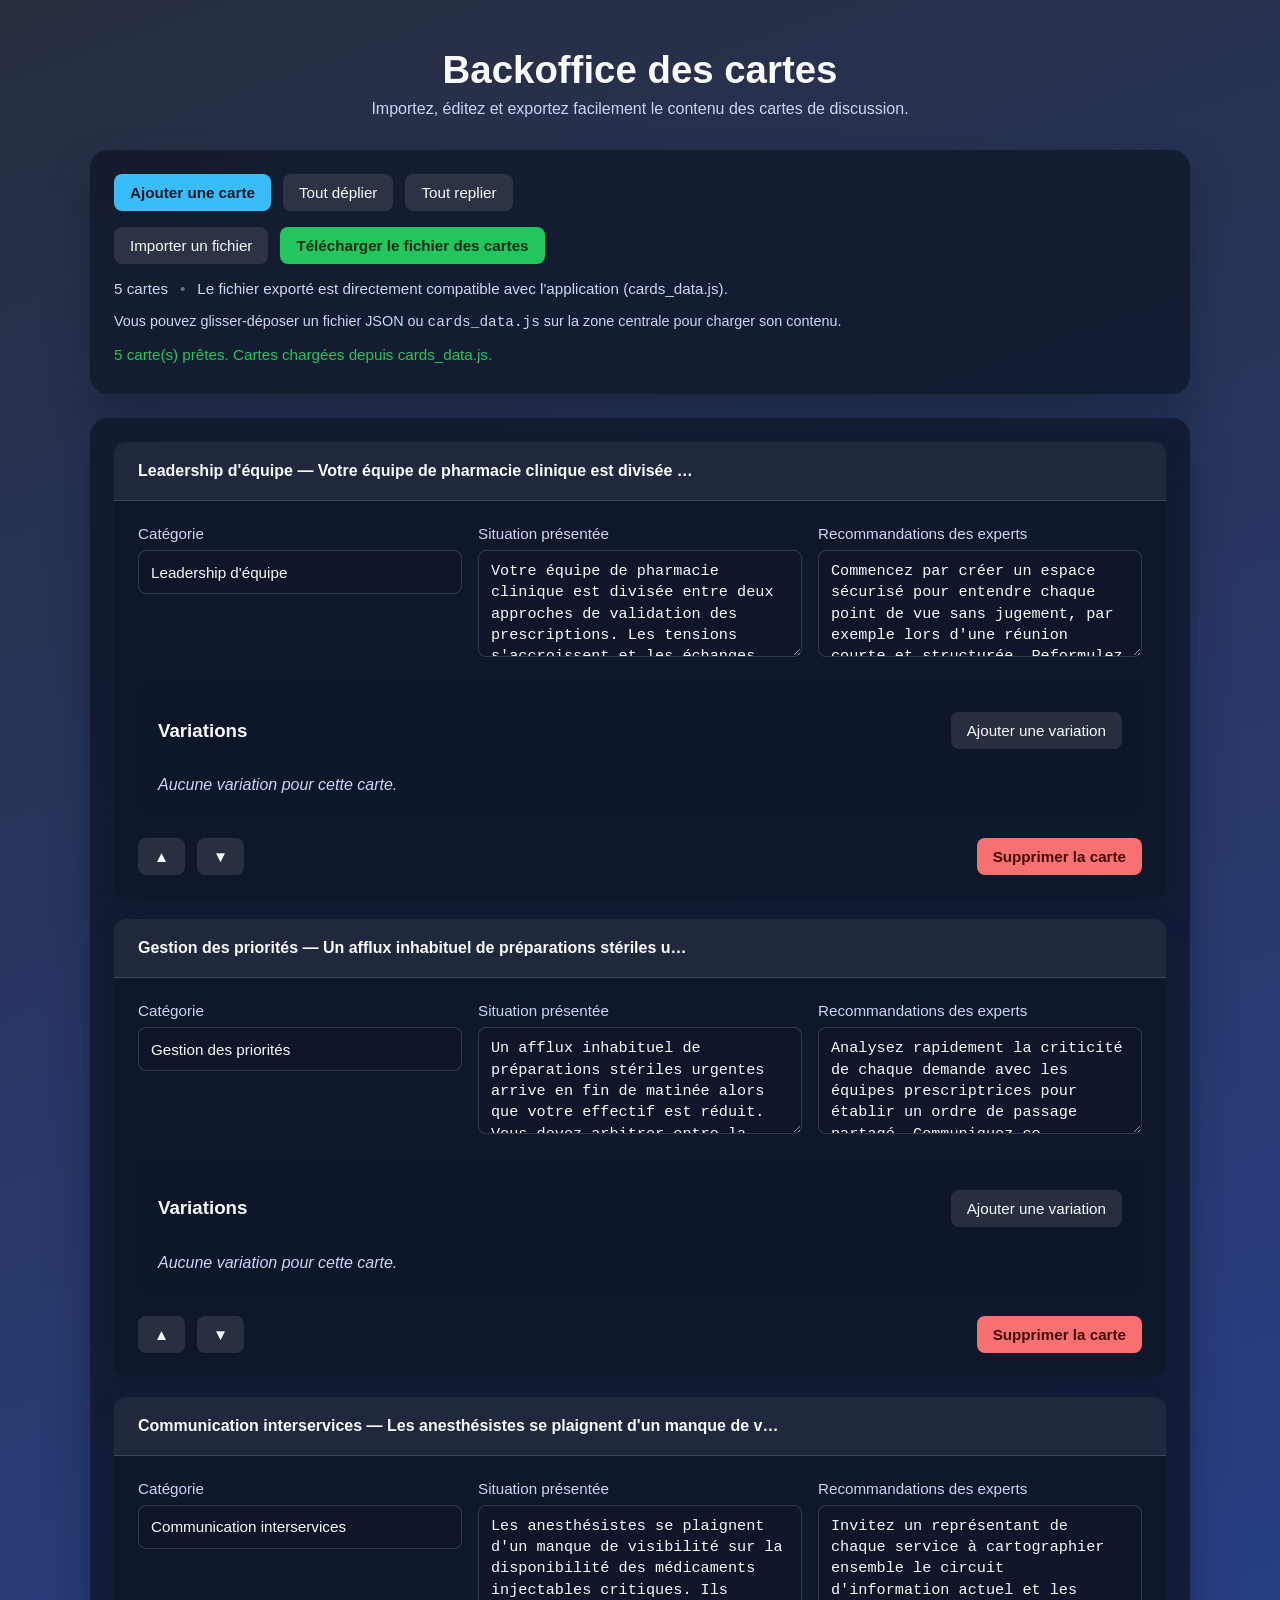
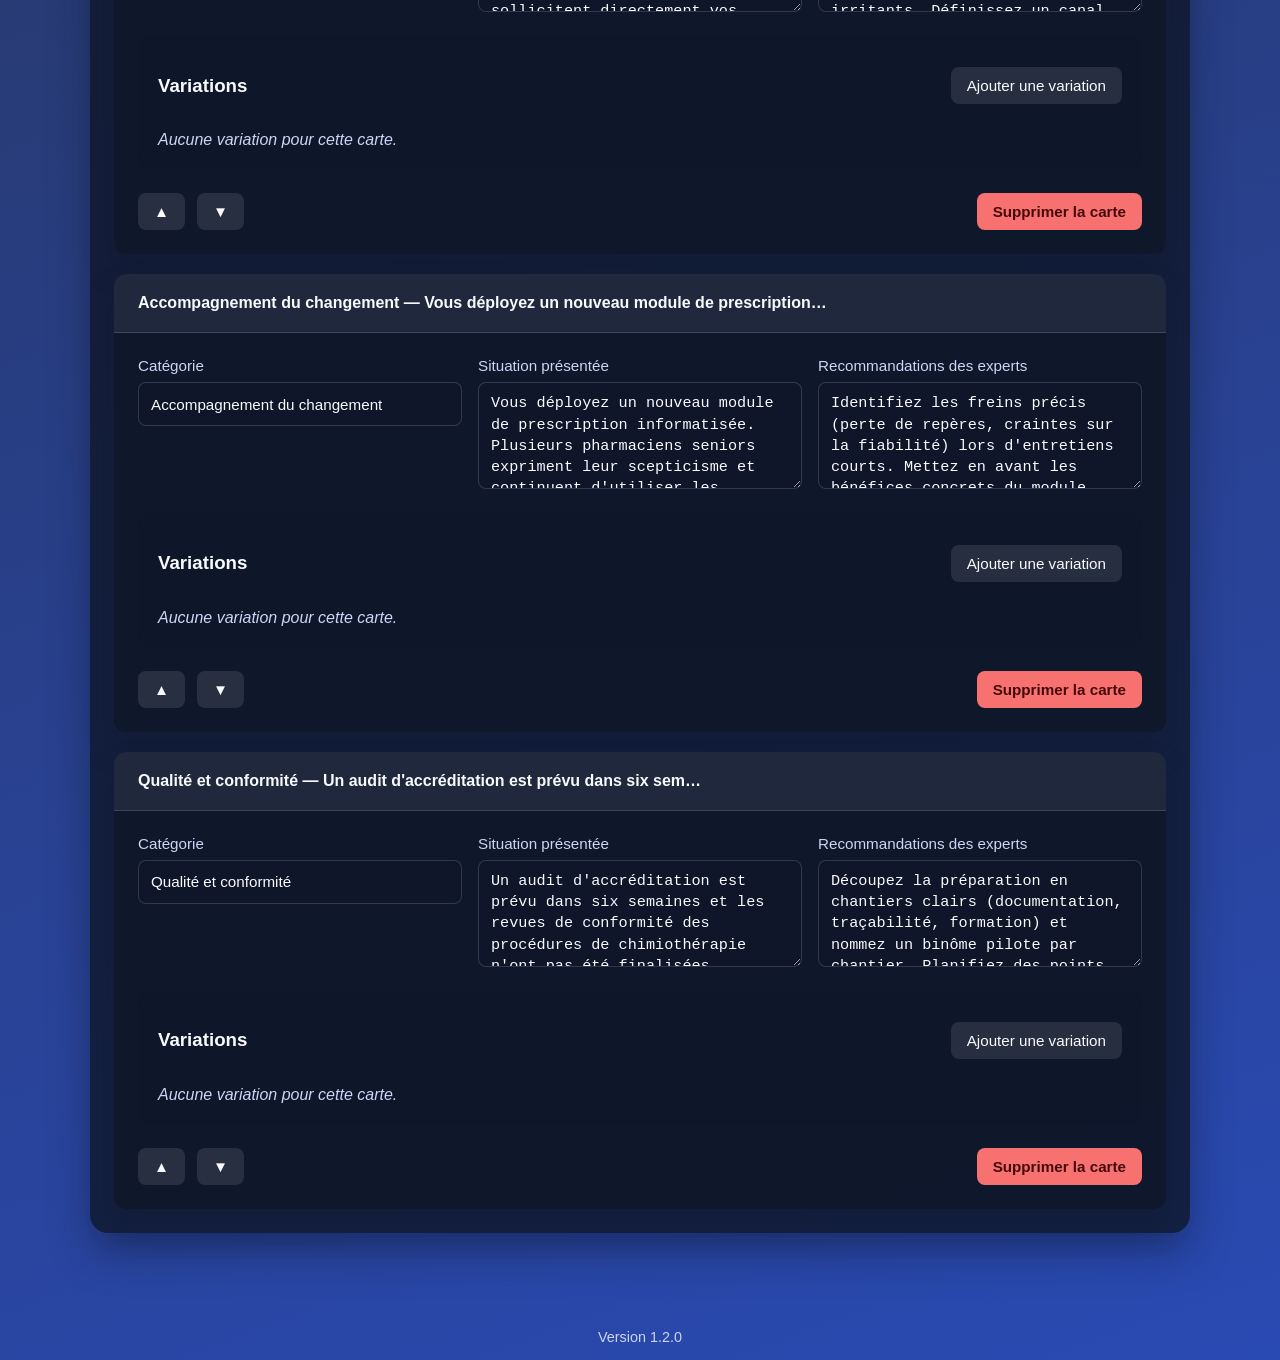
==== backoffice.html @ c82a1b80 "Add backoffice to manage discussion cards" ====
<!DOCTYPE html>
<html lang="fr">
<head>
  <meta charset="UTF-8" />
  <meta name="viewport" content="width=device-width, initial-scale=1.0" />
  <title>Backoffice des cartes - Générateur de discussion</title>
  <link rel="stylesheet" href="backoffice.css" />
</head>
<body>
  <header class="app-header">
    <h1>Backoffice des cartes</h1>
    <p class="app-subtitle">Importez, éditez et exportez facilement le contenu des cartes de discussion.</p>
  </header>

  <main>
    <section class="toolbar" aria-label="Actions rapides">
      <div class="toolbar-row">
        <button class="btn primary" type="button" id="addCardBtn">Ajouter une carte</button>
        <button class="btn" type="button" id="expandAllBtn">Tout déplier</button>
        <button class="btn" type="button" id="collapseAllBtn">Tout replier</button>
      </div>
      <div class="toolbar-row">
        <label class="file-import btn" for="importFile">Importer un fichier</label>
        <input type="file" id="importFile" accept=".json,.js" aria-label="Importer un fichier de cartes" />
        <button class="btn success" type="button" id="downloadBtn">Télécharger le fichier des cartes</button>
      </div>
      <div class="toolbar-row toolbar-info">
        <span id="cardCount" aria-live="polite">0 carte</span>
        <span class="separator" aria-hidden="true">•</span>
        <span class="hint">Le fichier exporté est directement compatible avec l'application (cards_data.js).</span>
      </div>
      <p class="toolbar-help">Vous pouvez glisser-déposer un fichier JSON ou <code>cards_data.js</code> sur la zone centrale pour charger son contenu.</p>
      <div class="status" id="statusMessage" role="status" aria-live="polite"></div>
    </section>

    <section id="dropZone" class="cards-area" aria-label="Liste des cartes">
      <p class="empty-placeholder" id="emptyState">Ajoutez votre première carte ou importez un fichier existant pour commencer.</p>
      <div id="cardsContainer" class="cards-container"></div>
    </section>
  </main>

  <template id="cardTemplate">
    <details class="card-editor" open>
      <summary class="card-editor__summary"></summary>
      <div class="card-editor__body">
        <div class="card-editor__fields">
          <label class="form-field">
            <span>Catégorie</span>
            <input type="text" name="category" required />
          </label>
          <label class="form-field">
            <span>Situation présentée</span>
            <textarea name="content" rows="4" required></textarea>
          </label>
          <label class="form-field">
            <span>Recommandations des experts</span>
            <textarea name="advice" rows="4"></textarea>
          </label>
        </div>
        <div class="card-editor__variations" aria-label="Variations de la carte">
          <div class="variations-header">
            <h3>Variations</h3>
            <button type="button" class="btn" data-action="add-variation">Ajouter une variation</button>
          </div>
          <div class="variation-list" data-role="variation-list"></div>
        </div>
        <div class="card-editor__actions">
          <div class="reorder-actions">
            <button type="button" class="btn" data-action="move-up" title="Remonter la carte">▲</button>
            <button type="button" class="btn" data-action="move-down" title="Descendre la carte">▼</button>
          </div>
          <button type="button" class="btn danger" data-action="delete-card">Supprimer la carte</button>
        </div>
      </div>
    </details>
  </template>

  <template id="variationTemplate">
    <article class="variation-item">
      <div class="variation-fields">
        <label class="form-field">
          <span>Titre de la variation</span>
          <input type="text" name="variationTitle" />
        </label>
        <label class="form-field">
          <span>Contenu de la variation</span>
          <textarea name="variationContent" rows="3" required></textarea>
        </label>
      </div>
      <div class="variation-actions">
        <button type="button" class="btn" data-action="move-variation-up" title="Remonter la variation">▲</button>
        <button type="button" class="btn" data-action="move-variation-down" title="Descendre la variation">▼</button>
        <button type="button" class="btn danger" data-action="delete-variation" title="Supprimer la variation">Supprimer</button>
      </div>
    </article>
  </template>

  <footer class="app-footer">Version 1.2.0</footer>

  <script src="cards_data.js"></script>
  <script src="backoffice.js"></script>
</body>
</html>
---- backoffice.css ----
:root {
  color-scheme: light dark;
  --color-bg: #0f172a;
  --color-surface: rgba(15, 23, 42, 0.8);
  --color-surface-light: rgba(255, 255, 255, 0.1);
  --color-surface-strong: rgba(255, 255, 255, 0.18);
  --color-text: #f8fafc;
  --color-muted: #cbd5f5;
  --color-primary: #38bdf8;
  --color-success: #22c55e;
  --color-danger: #f87171;
  --shadow-lg: 0 20px 40px rgba(15, 23, 42, 0.4);
  --radius-lg: 18px;
  --radius-md: 12px;
  --radius-sm: 8px;
  --font-stack: "Inter", "Segoe UI", sans-serif;
}

* {
  box-sizing: border-box;
}

body {
  margin: 0;
  min-height: 100vh;
  font-family: var(--font-stack);
  background: linear-gradient(160deg, rgba(15, 23, 42, 0.9), rgba(30, 64, 175, 0.95));
  color: var(--color-text);
  display: flex;
  flex-direction: column;
  gap: 32px;
}

main {
  width: min(1100px, 92vw);
  margin: 0 auto 48px;
  flex: 1;
  display: flex;
  flex-direction: column;
  gap: 24px;
}

.app-header {
  text-align: center;
  padding: 48px 16px 0;
}

.app-header h1 {
  margin: 0 0 8px;
  font-size: clamp(2rem, 3vw, 2.6rem);
}

.app-subtitle {
  margin: 0;
  color: var(--color-muted);
  font-size: 1rem;
}

.toolbar {
  background: var(--color-surface);
  border-radius: var(--radius-lg);
  padding: 24px;
  box-shadow: var(--shadow-lg);
  display: flex;
  flex-direction: column;
  gap: 16px;
}

.toolbar-row {
  display: flex;
  flex-wrap: wrap;
  gap: 12px;
  align-items: center;
}

.toolbar-info {
  color: var(--color-muted);
  font-size: 0.95rem;
}

.hint {
  color: var(--color-muted);
}

.toolbar-help {
  margin: 0;
  font-size: 0.9rem;
  color: var(--color-muted);
}

.status {
  min-height: 1.5rem;
  font-size: 0.95rem;
  color: var(--color-success);
}

.status.info {
  color: var(--color-muted);
}

.status.error {
  color: var(--color-danger);
}

.btn {
  border: none;
  border-radius: var(--radius-sm);
  padding: 10px 16px;
  font-size: 0.95rem;
  cursor: pointer;
  background: var(--color-surface-light);
  color: var(--color-text);
  transition: transform 0.15s ease, box-shadow 0.15s ease, background 0.2s ease;
}

.btn:hover,
.btn:focus-visible {
  outline: none;
  transform: translateY(-1px);
  box-shadow: 0 8px 24px rgba(148, 163, 184, 0.2);
  background: var(--color-surface-strong);
}

.btn.primary {
  background: var(--color-primary);
  color: #0f172a;
  font-weight: 600;
}

.btn.success {
  background: var(--color-success);
  color: #052e16;
  font-weight: 600;
}

.btn.danger {
  background: var(--color-danger);
  color: #450a0a;
  font-weight: 600;
}

.btn:disabled {
  cursor: not-allowed;
  opacity: 0.6;
  transform: none;
  box-shadow: none;
}

.file-import {
  display: inline-flex;
  align-items: center;
  justify-content: center;
}

#importFile {
  position: absolute;
  width: 1px;
  height: 1px;
  padding: 0;
  margin: -1px;
  overflow: hidden;
  clip: rect(0, 0, 0, 0);
  border: 0;
}

.cards-area {
  background: var(--color-surface);
  border-radius: var(--radius-lg);
  padding: 24px;
  box-shadow: var(--shadow-lg);
  min-height: 320px;
}

.cards-area.drag-active {
  outline: 3px dashed var(--color-primary);
  outline-offset: -16px;
}

.cards-container {
  display: flex;
  flex-direction: column;
  gap: 20px;
}

.empty-placeholder {
  margin: 0;
  padding: 48px 24px;
  text-align: center;
  font-size: 1.05rem;
  color: var(--color-muted);
}

.card-editor {
  background: rgba(15, 23, 42, 0.9);
  border-radius: var(--radius-md);
  box-shadow: 0 18px 28px rgba(15, 23, 42, 0.35);
  overflow: hidden;
}

.card-editor__summary {
  margin: 0;
  list-style: none;
  padding: 20px 24px;
  font-weight: 600;
  background: rgba(148, 163, 184, 0.12);
  cursor: pointer;
}

.card-editor[open] .card-editor__summary {
  border-bottom: 1px solid rgba(148, 163, 184, 0.25);
}

.card-editor__body {
  padding: 24px;
  display: flex;
  flex-direction: column;
  gap: 24px;
}

.card-editor__fields {
  display: grid;
  grid-template-columns: repeat(auto-fit, minmax(240px, 1fr));
  gap: 16px;
}

.form-field {
  display: flex;
  flex-direction: column;
  gap: 8px;
  font-size: 0.95rem;
}

.form-field span {
  color: var(--color-muted);
}

.form-field input,
.form-field textarea {
  border-radius: var(--radius-sm);
  border: 1px solid rgba(148, 163, 184, 0.25);
  background: rgba(15, 23, 42, 0.6);
  color: var(--color-text);
  padding: 10px 12px;
  font-size: 0.95rem;
  resize: vertical;
  min-height: 44px;
}

.form-field textarea {
  line-height: 1.4;
}

.card-editor__variations {
  background: rgba(15, 23, 42, 0.5);
  border-radius: var(--radius-md);
  padding: 20px;
  display: flex;
  flex-direction: column;
  gap: 16px;
}

.variations-header {
  display: flex;
  justify-content: space-between;
  align-items: center;
}

.variation-list {
  display: flex;
  flex-direction: column;
  gap: 16px;
}

.empty-variations {
  margin: 0;
  color: var(--color-muted);
  font-style: italic;
}

.variation-item {
  background: rgba(148, 163, 184, 0.08);
  border-radius: var(--radius-sm);
  padding: 16px;
  display: flex;
  flex-direction: column;
  gap: 12px;
}

.variation-fields {
  display: grid;
  grid-template-columns: repeat(auto-fit, minmax(220px, 1fr));
  gap: 12px;
}

.variation-actions {
  display: flex;
  gap: 12px;
  justify-content: flex-end;
}

.card-editor__actions {
  display: flex;
  justify-content: space-between;
  align-items: center;
}

.reorder-actions {
  display: flex;
  gap: 12px;
}

.separator {
  opacity: 0.45;
}

.app-footer {
  text-align: center;
  padding: 16px;
  color: var(--color-muted);
  font-size: 0.9rem;
}

@media (max-width: 720px) {
  .card-editor__fields,
  .variation-fields {
    grid-template-columns: 1fr;
  }

  .card-editor__actions {
    flex-direction: column;
    align-items: stretch;
    gap: 12px;
  }

  .variation-actions {
    justify-content: space-between;
  }
}
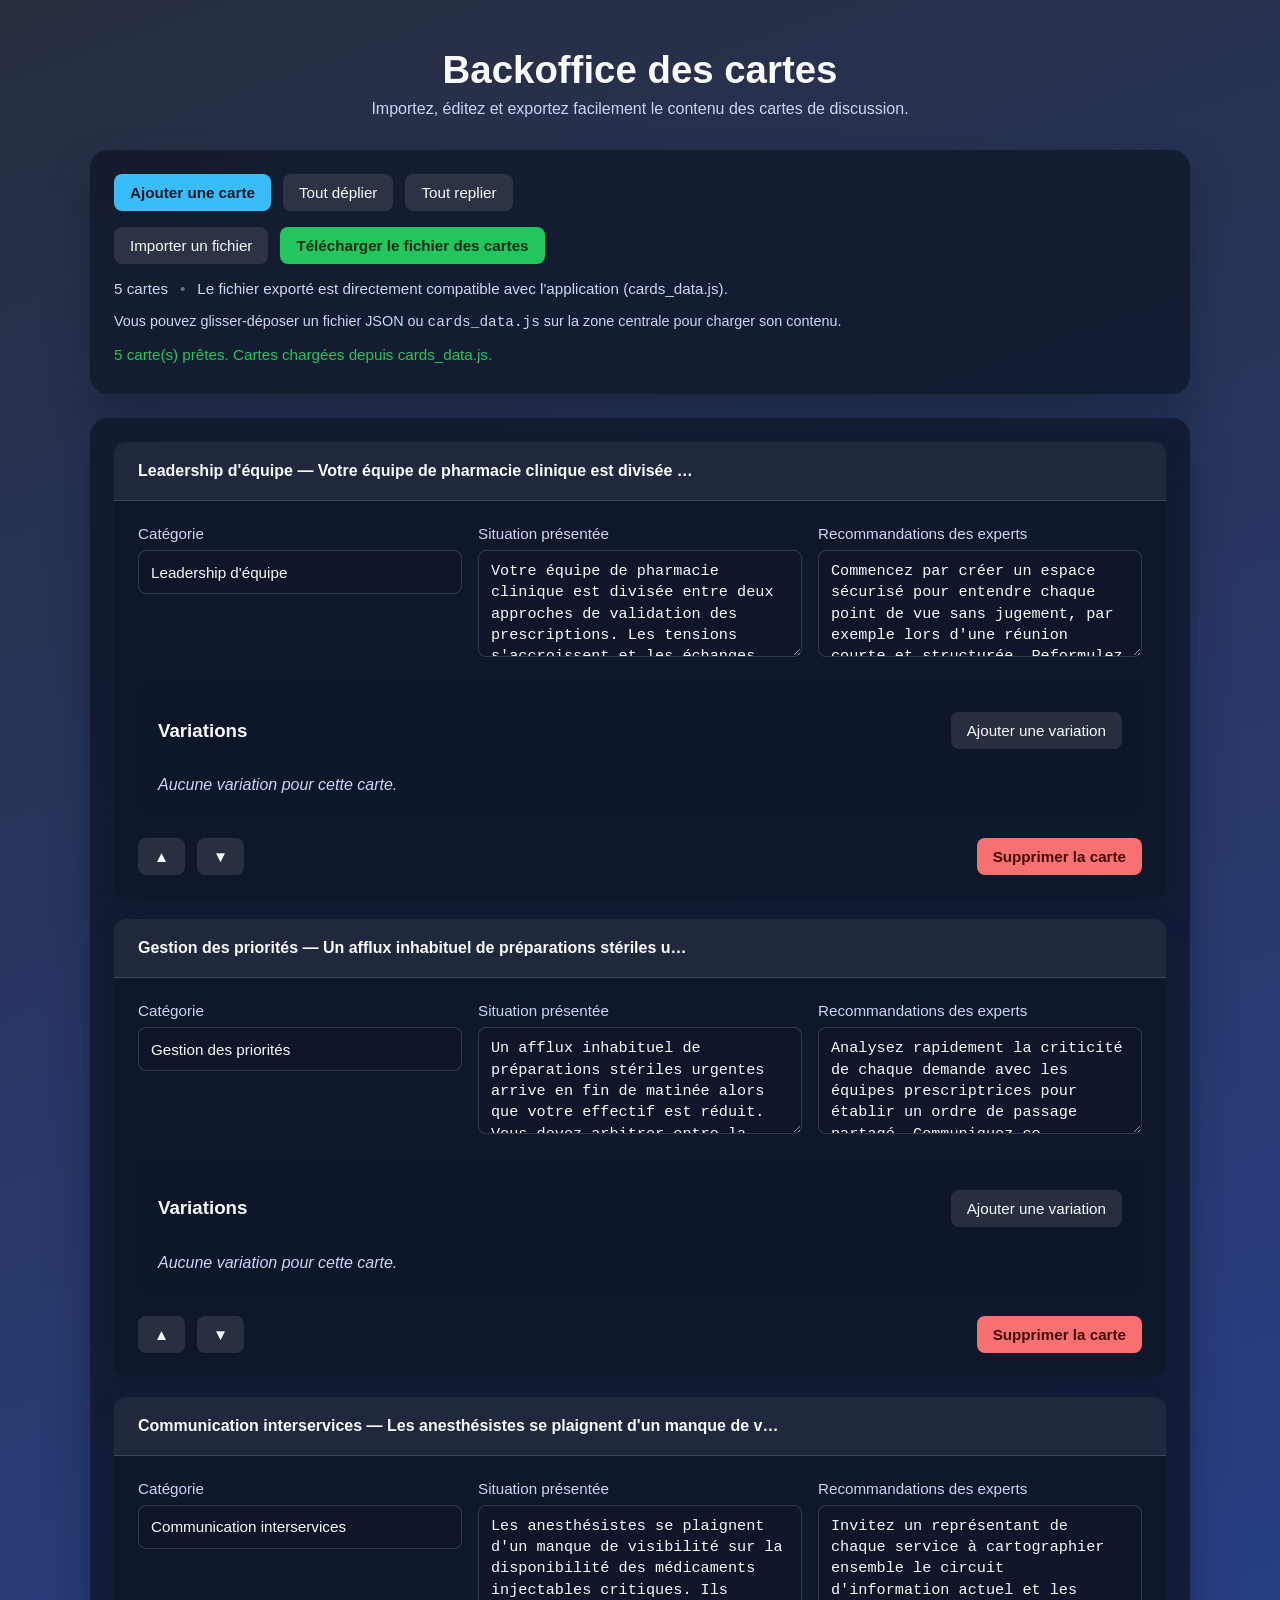
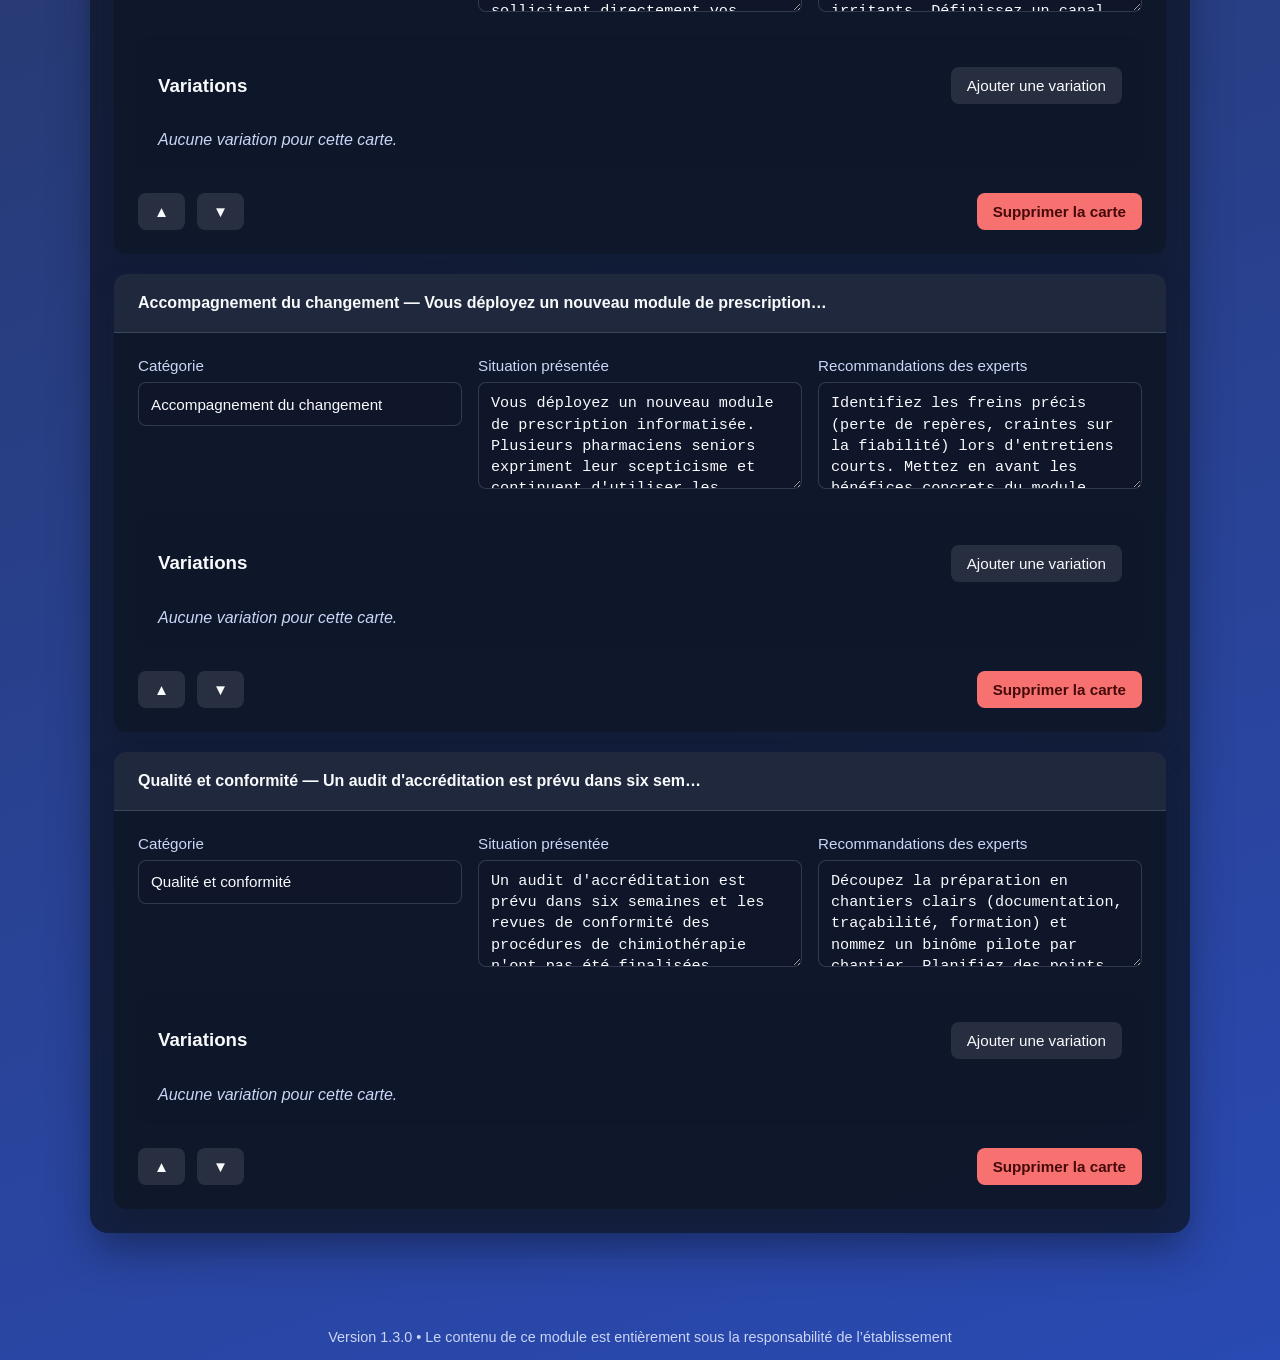
==== commit 07b0ecf4: "Ajoute l’avertissement institutionnel au footer" ====
--- a/backoffice.html
+++ b/backoffice.html
@@ -95,7 +95,7 @@
     </article>
   </template>
 
-  <footer class="app-footer">Version 1.2.0</footer>
+  <footer class="app-footer">Version 1.3.0 • Le contenu de ce module est entièrement sous la responsabilité de l’établissement</footer>
 
   <script src="cards_data.js"></script>
   <script src="backoffice.js"></script>
